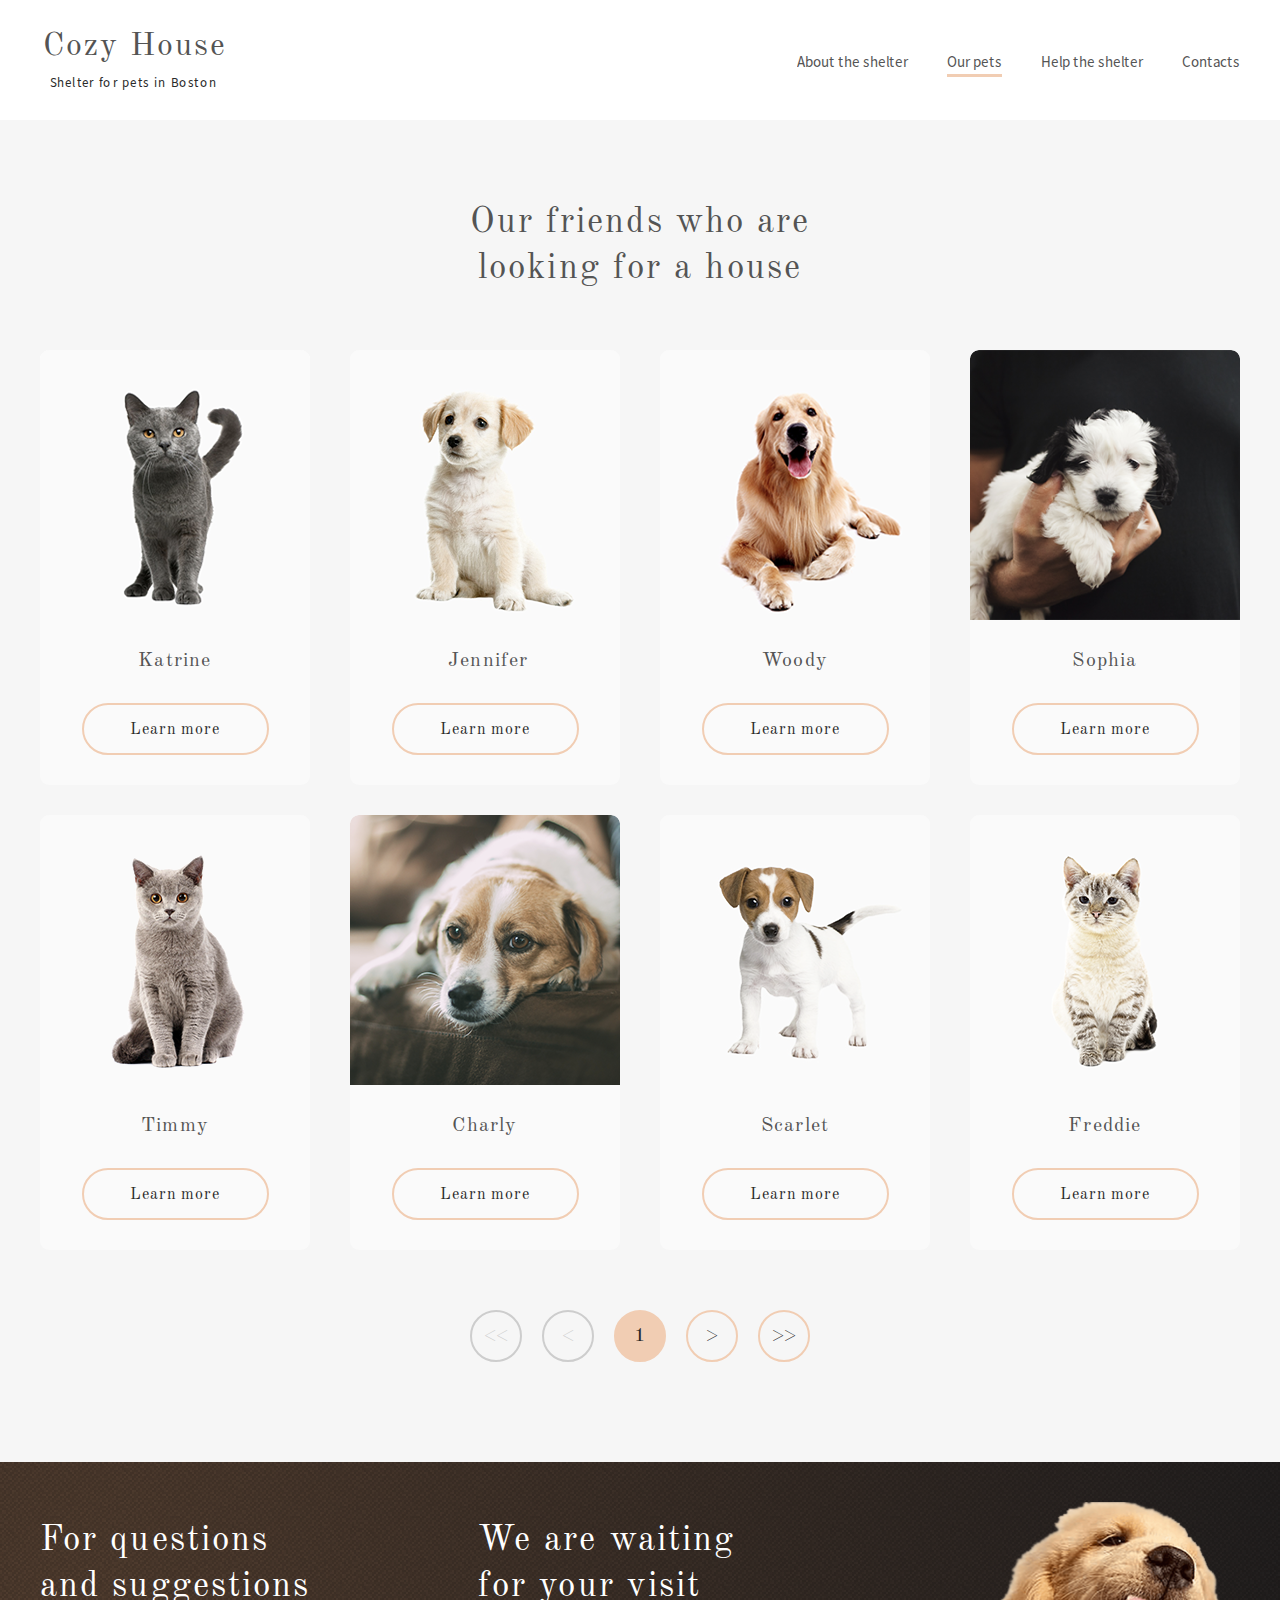
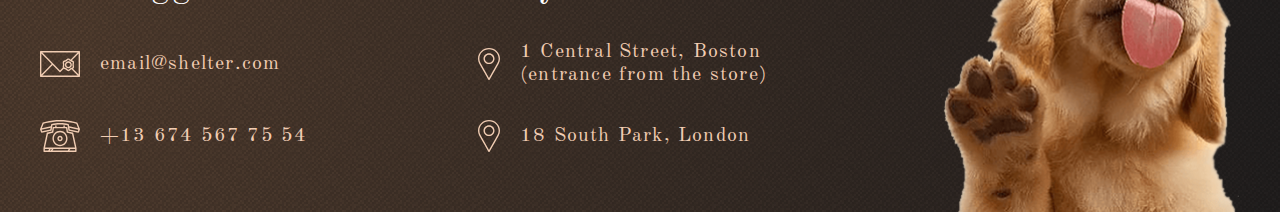
==== pages/pets/index.html @ add62331 "feat: add responsive design 320px <= width < 768px  for pets page" ====
<!DOCTYPE html>
<html lang="en">
<head>
    <meta charset="UTF-8">
    <meta http-equiv="X-UA-Compatible" content="IE=edge">
    <meta name="viewport" content="width=device-width, initial-scale=1.0">
    <title>Our pets</title>
    <link rel="stylesheet" type="text/css" href="../../assets/styles/reset.css">
    <link rel="stylesheet" type="text/css" href="../../assets/styles/normalize.css">
    <link rel="stylesheet" type="text/css" href="style.css">
</head>
<body>
    <section id="page-start" class="white-section">
        <div class="container_centered">
            <header>
                <a id="logo" href="../main/index.html">
                    <h1 id="logo-title">Cozy House</h1>
                    <h2 id="logo-subtitle">Shelter for pets in Boston</h2>
                </a>
                <div class="graphic drop-button">
                    <img src="../../assets/icons/drop_button-light.svg" alt="menu button" width="30" height="22">
                </div>
                <a id="logo-menu" href="#start-screen">
                    <h2 id="logo-title">Cozy House</h1>
                    <h3 id="logo-subtitle">Shelter for pets in Boston</h2>
                </a>
                <nav>
                    <ul>
                        <li><a href="../main/index.html">About the shelter</a></li>
                        <li><a class="active-link" href="">Our pets</a></li>
                        <li><a href="../main/index.html#help-screen">Help the shelter</a></li>
                        <li><a href="#contacts-screen">Contacts</a></li>
                    </ul>
                </nav>
            </header>
        </div>
    </section>
    <main>
        <section id="pets-screen" class="gray-section">
            <div class="container_centered">
                <h3>Our friends who are looking for a house</h3>
                <div id="cards-container">
                    <div id="katrine" class="card">
                        <div class="graphic">
                            <img src="../../assets/images/pets-katrine.png" alt="Cat Katrine" width="270" height="270">
                        </div>
                        <p>Katrine</p>
                        <a class="button button-light button-card" href="javascript:;">Learn more</a>
                    </div>
                    <div id="jennifer" class="card">
                        <div class="graphic">
                            <img src="../../assets/images/pets-jennifer.png" alt="Puppy Jennifer" width="270" height="270">
                        </div>
                        <p>Jennifer</p>
                        <a class="button button-light button-card" href="javascript:;">Learn more</a>
                    </div>
                    <div id="woody" class="card">
                        <div class="graphic">
                            <img src="../../assets/images/pets-woody.png" alt="Dog Woody" width="270" height="270">
                        </div>
                        <p>Woody</p>
                        <a class="button button-light button-card" href="javascript:;">Learn more</a>
                    </div>
                    <div id="sophia" class="card responsive-320-hidden">
                        <div class="graphic">
                            <img src="../../assets/images/pets-sophia.png" alt="Dog Sophia" width="270" height="270">
                        </div>
                        <p>Sophia</p>
                        <a class="button button-light button-card" href="javascript:;">Learn more</a>
                    </div>
                    <div id="timmy" class="card responsive-320-hidden">
                        <div class="graphic">
                            <img src="../../assets/images/pets-timmy.png" alt="Cat Timmy" width="270" height="270">
                        </div>
                        <p>Timmy</p>
                        <a class="button button-light button-card" href="javascript:;">Learn more</a>
                    </div>
                    <div id="charly" class="card responsive-320-hidden">
                        <div class="graphic">
                            <img src="../../assets/images/pets-charly.png" alt="Dog Charly" width="270" height="270">
                        </div>
                        <p>Charly</p>
                        <a class="button button-light button-card" href="javascript:;">Learn more</a>
                    </div>
                    <div id="scarlet" class="card responsive-768-hidden">
                        <div class="graphic">
                            <img src="../../assets/images/pets-scarlet.png" alt="Dog Scarlet" width="270" height="270">
                        </div>
                        <p>Scarlet</p>
                        <a class="button button-light button-card" href="javascript:;">Learn more</a>
                    </div>
                    <div id="freddie" class="card responsive-768-hidden">
                        <div class="graphic">
                            <img src="../../assets/images/pets-freddie.png" alt="Cat Freddie" width="270" height="270">
                        </div>
                        <p>Freddie</p>
                        <a class="button button-light button-card" href="javascript:;">Learn more</a>
                    </div>
                </div>
                <div id="pagination-container">
                    <button disabled data-disabled id="button-double-left" class="page-button">&lt;&lt;</button>
                    <button disabled data-disabled id="button-single-left" class="page-button">&lt;</button>
                    <button class="page-button page-button-number">1</button>
                    <button id="button-single-right" class="page-button">&gt;</button>
                    <button id="button-double-right" class="page-button">&gt;&gt;</button>
                </div>
            </div>
        </section>
    </main>
    <footer id="contacts-screen" class="dark-section">
        <div class="container_centered">
            <div class="footer-flex-grid">
                <div id="contacts" class="block-footer">
                    <h3>For questions and suggestions</h3>
                    <a id="email" class="block-footer-item" href="mailto:email@shelter.com">
                        <div class="graphic graphic-contacts">
                            <img src="../../assets/icons/icon-email.svg" alt="E-mail icon" width="40" height="32">
                        </div>
                        <h4>email@shelter.com</h4></a>
                    <a id="phone" class="block-footer-item" href="tel:+136745677554">
                        <div class="graphic graphic-contacts">
                            <img src="../../assets/icons/icon-phone.svg" alt="Phone icon" width="40" height="32">
                    </div>
                    <h4>+13 674 567 75 54</h4></a>
                </div>
                <div id="adress" class="block-footer">
                    <h3>We are waiting for your visit</h3>
                    <a id="boston" class="block-footer-item" href="https://goo.gl/maps/quNPnnwDSXRPuH5x9" target="_blank">
                        <div class="graphic graphic-location">
                            <img src="../../assets/icons/icon-marker.svg" alt="Marker icon" width="22" height="32">
                        </div>
                        <h4>1 Central Street, Boston (entrance from the store)</h4></a>
                    <a id="london" class="block-footer-item" href="https://goo.gl/maps/NoFwsD8NqHhmNLJz5" target="_blank">
                        <div class="graphic graphic-location">
                            <img src="../../assets/icons/icon-marker.svg" alt="Marker icon" width="22" height="32">
                        </div>
                        <h4>18 South Park, London </h4></a>
                </div>
            </div>
            <div id="img-puppy-bye" class="graphic">
                <img src="../../assets/images/footer-puppy.png" alt="Puppy bye" width="300" height="310">
            </div>
        </div>
    </footer>
</body>
</html>
---- pages/pets/style.css ----
/* old-standard-tt-regular - latin - analog font for 'Georgia' */
@font-face {
    font-family: 'Old Standard TT';
    font-style: normal;
    font-weight: 400;
    src: local(''),
         url('../../assets/fonts/old-standard-tt-v18-latin-regular.woff2') format('woff2'), /* Chrome 26+, Opera 23+, Firefox 39+ */
         url('../../assets/fonts/old-standard-tt-v18-latin-regular.woff') format('woff'); /* Chrome 6+, Firefox 3.6+, IE 9+, Safari 5.1+ */
}

/* source-sans-pro-regular - latin - analog font for 'Arial' */
@font-face {
    font-family: 'Source Sans Pro';
    font-style: normal;
    font-weight: 400;
    src: local(''),
         url('../../assets/fonts/source-sans-pro-v21-latin-regular.woff2') format('woff2'), /* Chrome 26+, Opera 23+, Firefox 39+ */
         url('../../assets/fonts/source-sans-pro-v21-latin-regular.woff') format('woff'); /* Chrome 6+, Firefox 3.6+, IE 9+, Safari 5.1+ */
}

/* source-sans-pro-italic - latin */
@font-face {
    font-family: 'Source Sans Pro';
    font-style: italic;
    font-weight: 400;
    src: local(''),
         url('../../assets/fonts/source-sans-pro-v21-latin-italic.woff2') format('woff2'), /* Chrome 26+, Opera 23+, Firefox 39+ */
         url('../../assets/fonts/source-sans-pro-v21-latin-italic.woff') format('woff'); /* Chrome 6+, Firefox 3.6+, IE 9+, Safari 5.1+ */
}

/* border-box model for all elements */

html {
    box-sizing: border-box;
}

*, *::before, *::after {
    box-sizing: inherit;
}

body {
    width: 100%;
}

.container_centered {
    width: 1280px;
    height: inherit;
    margin: 0 auto;
    display: flex;
    flex-direction: column;
    justify-content: center;
}

section, footer {
    min-width: 1280px;
}
.dark-section {
    background: url("../../assets/images/gradient-noise.png"), radial-gradient(110.67% 538.64% at 5.73% 50%, #513D2F 0%, #1A1A1C 100%, #211F20);
}

.white-section {
    background: #FFFFFF;

}

.gray-section {
    background: #F6F6F6;
}

img {
    width: 100%;
    height: auto;
    padding: 0;
    margin: 0;
}

#page-start {
    height: 120px;
}

header {
    width: 1200px;
    height: 60px;
    margin: 0 40px 0 40px;
    display: flex;
    align-items: center;
    justify-content: space-between;
}

#logo {
    width: 184px;
    height: 60px;
}

#logo-menu {
    display: none;
}

h1 {
    width: 190px;
    height: 35px;
    font-family: 'Old Standard TT', serif;
    font-style: normal;
    font-weight: 400;
    font-size: 32px;
    line-height: 110%;
    letter-spacing: 0.06em;
    color: #545454;
    display: block;
    margin:0
}

h2 {
    font-family: 'Old Standard TT', serif;
    font-style: normal;
    font-weight: 400;
    font-size: 44px;
    line-height: 130%;
}

h3 {
    font-family: 'Old Standard TT', serif;
    font-style: normal;
    font-weight: 400;
    font-size: 35px;
    line-height: 130%;
    letter-spacing: 0.06em;
}

h4 {
    font-family: 'Old Standard TT', serif;
    font-style: normal;
    font-weight: 400;
    font-size: 20px;
    line-height: 115%;
    letter-spacing: 0.06em;
}

.button {
    transition-duration: 0.4s;
}

.drop-button {
    width: 30px;
    height: 22px;
    display: none;
}

#logo h2 {
    width: 179px;
    height: 15px;
    font-family: 'Source Sans Pro', sans-serif;
    font-style: normal;
    font-weight: 400;
    font-size: 13px;
    line-height: 15px;
    letter-spacing: 0.1em;
    color: #292929;
    display: block;
    margin: 10px 0 0 4px;
}

nav {
    width: 443px;
    height: 27px;
    padding: 0;
    align-items: center;
}

ul {
    padding: 0;
    margin: 0;
    list-style-type: none;
    overflow: hidden;
    display: flex;
    justify-content: space-between;
    align-items: center;
}

header li {
    display: flex;
    align-items: center;
}

header a {
    text-decoration: none;
    text-align: center;
    display: block;
    font-family: 'Source Sans Pro', sans-serif;
    font-style: normal;
    font-weight: 400;
    font-size: 15px;
    line-height: 160%;
    color: #545454;
}

nav a:hover {
    color: #292929;
}

nav a:active {
    padding-top: 3px;
    border-bottom: 3px solid #F1CDB3;
}

.active-link {
    padding-top: 3px;
    border-bottom: 3px solid #F1CDB3;
    color: #545454;
}

#pets-screen {
    min-height: 1342px;
}

#pets-screen .container_centered {
    padding: 80px 40px 100px 40px;
    align-items: center;
    justify-content: normal;
}
#pets-screen h3{
    width: 400px;
    height: 90px;
    text-align: center;
    color: #545454;
}

#cards-container {
    width: 100%;
    height: 930px;
    margin: 45px 0;
    padding: 15px 0;
    display: flex;
    flex-wrap: wrap;
    justify-content: space-between;
    align-content: space-between;
}

.card {
    width: 270px;
    height: 435px;
    background: #FAFAFA;
    border-radius: 9px;
}

.card:hover {
    background: #FFFFFF;
    cursor: pointer;
}

.card:hover .button-light {
    background: #FDDCC4;
    border-color: #00000000;
}

.card p {
    width: 74px;
    height: 23px;
    margin: 30px auto;
    font-family: 'Old Standard TT', serif;
    font-style: normal;
    font-weight: 400;
    font-size: 20px;
    line-height: 23px;
    text-align: center;
    letter-spacing: 0.06em;
    color: #545454;
}

.button-card {
    display: flex;
    flex-direction: column;
    align-items: center;
    padding: 15px 35px;
    margin: 0 auto;
    width: 187px;
    height: 52px;
    border: 2px solid #F1CDB3;
    border-radius: 100px;
    font-family: 'Old Standard TT', serif;
    font-style: normal;
    font-weight: 400;
    font-size: 16px;
    line-height: 130%;
    letter-spacing: 0.06em;
    color: #292929;
    text-decoration: none;
}

.card img {
    border-radius: 9px 9px 0px 0px;
    display: block;
}

#pagination-container {
    width: 340px;
    height: 52px;
    display: flex;
    justify-content: space-between;
}

.page-button {
    display: flex;
    flex-direction: column;
    justify-content: center;
    align-items: center;
    width: 52px;
    height: 52px;
    padding: 0;
    background-color: #F6F6F6;
    border: 2px solid #F1CDB3;
    border-radius: 100px;
    text-align: center;
    font-family: 'Old Standard TT', serif;
    font-style: normal;
    font-weight: 400;
    font-size: 13px;
    line-height: 115%;
    color: #292929;
}

.page-button:disabled {
    border: 2px solid #CDCDCD;
    color: #CDCDCD;
}
.page-button:hover:not(:disabled, .page-button-number) {
    cursor: pointer;
    background-color: #FDDCC4;
    border: 2px solid #FDDCC4;
}

.page-button-number {
    font-size: 20px;
    background-color: #F1CDB3;
    border: 2px solid #F1CDB3;
}

.page-button:active:not(:disabled) {
    background-color: #F1CDB3;
    border: 2px solid #F1CDB3;
}

footer {
    min-height: 350px;
}

footer .container_centered {
    padding: 40px 40px 0 40px;
    display: flex;
    flex-direction: row;
    justify-content: space-between;
}

.footer-flex-grid {
    width: 740px;
    display: flex;
    justify-content: space-between;
}

.block-footer {
    height: 234px;
    margin-top: 16px;
    display: flex;
    flex-direction: column;
    justify-content: space-between;
}

.block-footer h3 {
    height: 90px;
    color: #FFFFFF;
}

.block-footer a {
    text-decoration: none;
}

#contacts {
    width: 278px;
}

.graphic-contacts {
    width: 40px;
    height: 32px;
}

#adress {
    width: 302px;
}

.graphic-location, .graphic-location img {
    width: 22px;
    height: 32px;
    display: inline-flex
}

.block-footer h3 {
    height: 90px;
    color: #FFFFFF;
}

.block-footer h4 {
    margin-left: 20px;
    color: #F1CDB3;
}

.block-footer-item {
    height: 32px;
    display: flex;
    align-items: center;
}

#adress h3 {
    width: 270px;
}

#boston {
    height: 46px;
}

#img-puppy-bye {
    width: 300px;
    height: 310px;
}

@media (min-width: 768px) and (max-width: 1279px) {

    .container_centered {
        width: 100%;
        height: 100%;
        margin: 0 auto;
    }

    section, footer {
        min-width: 768px;
    }

    .responsive-768-hidden {
        display: none;
    }

    header {
        width: 100%;
        height: 150px;
        margin: 0;
        padding: 30px;
    }

    #pets-screen {
        height: calc(1733vw*100/768);
        min-height: 1733px;
        max-height: 1850px;
    }

    #pets-screen .container_centered {
        padding: 80px 64px 76px 64px;
    }

    #cards-container {
        width: calc(580vw*100/768);
        max-width: 660px;
        height: 100%;
        margin: 30px 0 40px 0;
        padding: 0;
        display: flex;
        flex-wrap: wrap;
        justify-content: space-between;
        align-content: space-between;
    }

    footer {
        height: calc(30vw*100/768 + 234px + 65px + 310vw*100/768 ); /*padding + text content + margin + image*/
        max-height: 700px;
    }

    footer .container_centered {
        padding: 30px calc(64vw*100/768) 0 calc(64vw*100/768);
        flex-direction: column;
        align-items: center;
    }

    .footer-flex-grid {
        width: calc(640vw*100/768);
    }

    .block-footer {
        margin: 0;
    }

    #adress {
        width: 290px;
    }

    #img-puppy-bye {
        width: calc(300vw*100/768);
        height: calc(310vw*100/768);
        max-width: 351px;
        max-height: 363px;
        margin-top: 65px;
    }

}

@media (max-width: 767px) {

    .container_centered {
        width: 100%;
        height: 100%;
        margin: 0 auto;
    }

    h3 {
        font-size: calc(25vw*100/320);
    }

    nav {
        display: none;
    }

    .drop-button {
        display: block;
    }

    section, footer {
        min-width: 320px;
    }

    header {
        width: 100%;
        height: 150px;
        margin: 0;
        padding: 30px 50px 30px 10px;
    }

    #pets-screen {
        min-height: 1649px;
    }

    #pets-screen .container_centered {
        padding: calc(42vw*100/320) calc(10vw*100/320);
    }

    #pets-screen h3 {
        width: calc(300vw*100/320);
        height: calc(64vw*100/320);
    }

    #cards-container {
        width: 270px;
        height: 1365px;
        margin: 42px 0;
        padding: 0;
    }

    .responsive-768-hidden, .responsive-320-hidden {
        display: none;
    }

    #pagination-container {
        width: 300px;
    }

    footer {
        min-height: 809px;
    }

    footer .container_centered {
        padding: calc(30vw*100/320) calc(10vw*100/320) 0 calc(10vw*100/320);
        flex-direction: column;
        align-items: center;
    }

    .footer-flex-grid {
        width: calc(300vw*100/320);
        flex-direction: column;
        align-items: center;
    }

    .block-footer {
        height: auto;
        margin: 0;
        align-items: center;
    }

    .block-footer h3 {
        height: auto;
        text-align: center;
    }

    .block-footer h4 {
        font-size: calc(20vw*100/320);
        margin-left: calc(19.87vw*100/320);
    }

    .block-footer-item {
        width: 100%;
        margin-top: 40px;
        justify-content: center;
    }

    #contacts {
        width: calc(278vw*100/320);
        min-height: calc(64vw*100/320 + 40vw*100/320 + 32vw*100/320 + 40vw*100/320); /*h3 + margin + h4 + margin + h4*/
    }

    .graphic-contacts {
        width: calc(40vw*100/320);
        height: calc(32vw*100/320);
    }

    #adress {
        width: calc(290vw*100/320);
        min-height: calc(64vw*100/320 + 40vw*100/320 + 46vw*100/320 + 32vw*100/320); /*h3 + margin + h4 + margin + h4*/
        margin-top: calc(40vw*100/320);
    }

    #adress h3 {
        width: calc(270vw*100/320);
        height: calc(64vw*100/320);
    }

    #adress .block-footer-item {
        justify-content: flex-start;
    }

    .graphic-location, .graphic-location img {
        width: calc(22vw*100/320);
        height: calc(32vw*100/320);
    }

    #img-puppy-bye {
        width: calc(260vw*100/320);
        height: calc(269vw*100/320);
        max-width: 345px;
        max-height: 356px;
        margin-top: calc(40vw*100/320);
    }

}

    @media (max-width: 319px) {
        #pets-screen {
            min-height: calc(1649vw*100/320);
        }

        footer {
            min-height: calc(809vw*100/320);
        }

        #pets-screen h3 {
            width: 300px;
            height: 64px;
            font-size: 25px;
        }

        .block-footer-item {
            margin-top: calc(40vw*100/320);
        }
    }
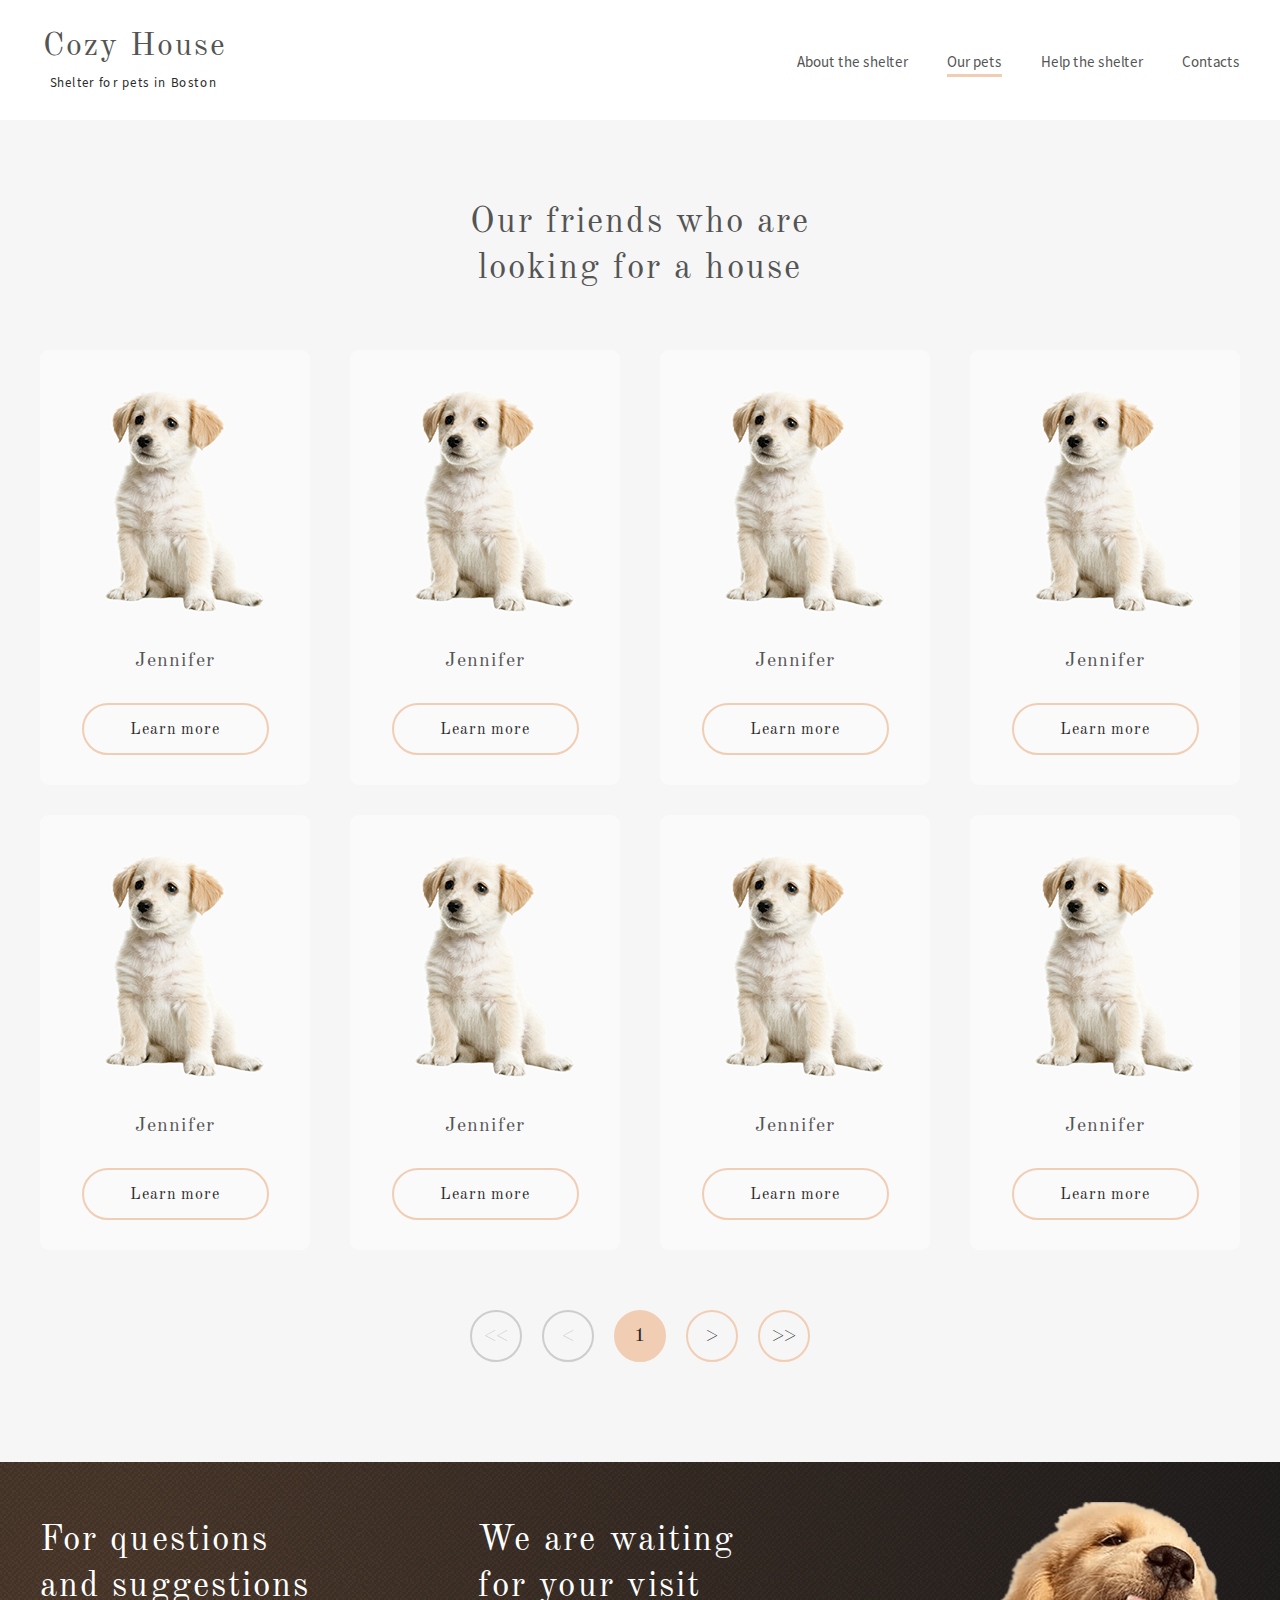
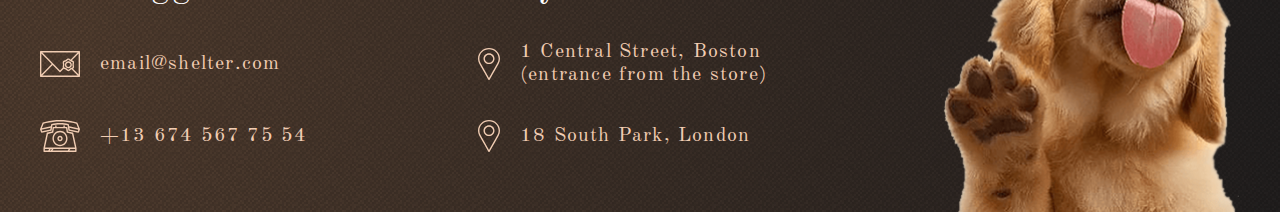
==== commit 06de11a6: "feat: add burger menu and popup window features for pets page" ====
--- a/pages/pets/index.html
+++ b/pages/pets/index.html
@@ -18,7 +18,7 @@
                     <h2 id="logo-subtitle">Shelter for pets in Boston</h2>
                 </a>
                 <div class="graphic drop-button">
-                    <img src="../../assets/icons/drop_button-light.svg" alt="menu button" width="30" height="22">
+                    <img src="../../assets/icons/drop_button-light.svg" class="img-drop-button" alt="menu button" width="30" height="22">
                 </div>
                 <a id="logo-menu" href="#start-screen">
                     <h2 id="logo-title">Cozy House</h1>
@@ -40,61 +40,61 @@
             <div class="container_centered">
                 <h3>Our friends who are looking for a house</h3>
                 <div id="cards-container">
-                    <div id="katrine" class="card">
+                    <div class="card open-popup">
                         <div class="graphic">
-                            <img src="../../assets/images/pets-katrine.png" alt="Cat Katrine" width="270" height="270">
+                            <img src="../../assets/images/jennifer.png" class="open-popup" alt="Dog Name" width="270" height="270">
                         </div>
-                        <p>Katrine</p>
-                        <a class="button button-light button-card" href="javascript:;">Learn more</a>
+                        <p class="open-popup">Jennifer</p>
+                        <div class="button button-light button-card open-popup">Learn more</div>
                     </div>
-                    <div id="jennifer" class="card">
+                    <div class="card open-popup">
                         <div class="graphic">
-                            <img src="../../assets/images/pets-jennifer.png" alt="Puppy Jennifer" width="270" height="270">
+                            <img src="../../assets/images/jennifer.png" class="open-popup" alt="Dog Name" width="270" height="270">
                         </div>
-                        <p>Jennifer</p>
-                        <a class="button button-light button-card" href="javascript:;">Learn more</a>
+                        <p class="open-popup">Jennifer</p>
+                        <div class="button button-light button-card open-popup">Learn more</div>
                     </div>
-                    <div id="woody" class="card">
+                    <div class="card open-popup">
                         <div class="graphic">
-                            <img src="../../assets/images/pets-woody.png" alt="Dog Woody" width="270" height="270">
+                            <img src="../../assets/images/jennifer.png" class="open-popup" alt="Dog Name" width="270" height="270">
                         </div>
-                        <p>Woody</p>
-                        <a class="button button-light button-card" href="javascript:;">Learn more</a>
+                        <p class="open-popup">Jennifer</p>
+                        <div class="button button-light button-card open-popup">Learn more</div>
                     </div>
-                    <div id="sophia" class="card responsive-320-hidden">
+                    <div class="card open-popup responsive-320-hidden">
                         <div class="graphic">
-                            <img src="../../assets/images/pets-sophia.png" alt="Dog Sophia" width="270" height="270">
+                            <img src="../../assets/images/jennifer.png" class="open-popup" alt="Dog Name" width="270" height="270">
                         </div>
-                        <p>Sophia</p>
-                        <a class="button button-light button-card" href="javascript:;">Learn more</a>
+                        <p class="open-popup">Jennifer</p>
+                        <div class="button button-light button-card open-popup">Learn more</div>
                     </div>
-                    <div id="timmy" class="card responsive-320-hidden">
+                    <div class="card open-popup responsive-320-hidden">
                         <div class="graphic">
-                            <img src="../../assets/images/pets-timmy.png" alt="Cat Timmy" width="270" height="270">
+                            <img src="../../assets/images/jennifer.png" class="open-popup" alt="Dog Name" width="270" height="270">
                         </div>
-                        <p>Timmy</p>
-                        <a class="button button-light button-card" href="javascript:;">Learn more</a>
+                        <p class="open-popup">Jennifer</p>
+                        <div class="button button-light button-card open-popup">Learn more</div>
                     </div>
-                    <div id="charly" class="card responsive-320-hidden">
+                    <div class="card open-popup responsive-320-hidden">
                         <div class="graphic">
-                            <img src="../../assets/images/pets-charly.png" alt="Dog Charly" width="270" height="270">
+                            <img src="../../assets/images/jennifer.png" class="open-popup" alt="Dog Name" width="270" height="270">
                         </div>
-                        <p>Charly</p>
-                        <a class="button button-light button-card" href="javascript:;">Learn more</a>
+                        <p class="open-popup">Jennifer</p>
+                        <div class="button button-light button-card open-popup">Learn more</div>
                     </div>
-                    <div id="scarlet" class="card responsive-768-hidden">
+                    <div class="card open-popup responsive-768-hidden">
                         <div class="graphic">
-                            <img src="../../assets/images/pets-scarlet.png" alt="Dog Scarlet" width="270" height="270">
+                            <img src="../../assets/images/jennifer.png" class="open-popup" alt="Dog Name" width="270" height="270">
                         </div>
-                        <p>Scarlet</p>
-                        <a class="button button-light button-card" href="javascript:;">Learn more</a>
+                        <p class="open-popup">Jennifer</p>
+                        <div class="button button-light button-card open-popup">Learn more</div>
                     </div>
-                    <div id="freddie" class="card responsive-768-hidden">
+                    <div class="card open-popup responsive-768-hidden">
                         <div class="graphic">
-                            <img src="../../assets/images/pets-freddie.png" alt="Cat Freddie" width="270" height="270">
+                            <img src="../../assets/images/jennifer.png" class="open-popup" alt="Dog Name" width="270" height="270">
                         </div>
-                        <p>Freddie</p>
-                        <a class="button button-light button-card" href="javascript:;">Learn more</a>
+                        <p class="open-popup">Jennifer</p>
+                        <div class="button button-light button-card open-popup">Learn more</div>
                     </div>
                 </div>
                 <div id="pagination-container">
@@ -142,5 +142,6 @@
             </div>
         </div>
     </footer>
+    <script src="script.js" type="module"></script>
 </body>
 </html>--- a/pages/pets/style.css
+++ b/pages/pets/style.css
@@ -40,6 +40,8 @@
 
 body {
     width: 100%;
+    display: flex;
+    flex-direction: column;
 }
 
 .container_centered {
@@ -76,6 +78,9 @@
 
 #page-start {
     height: 120px;
+    position:-webkit-sticky;
+    position:sticky;
+    top: 0;
 }
 
 header {
@@ -87,41 +92,40 @@
     justify-content: space-between;
 }
 
-#logo {
+#logo, #logo-menu {
     width: 184px;
     height: 60px;
 }
 
 #logo-menu {
-    display: none;
-}
-
-h1 {
+    visibility: hidden;
+    position: fixed;
+    top: 30px;
+    right: -184px;
+    z-index: 10;
+    transition: all 0.5s ease-out;
+}
+
+h1, #logo-menu h2 {
     width: 190px;
     height: 35px;
+    margin:0;
     font-family: 'Old Standard TT', serif;
-    font-style: normal;
-    font-weight: 400;
     font-size: 32px;
     line-height: 110%;
     letter-spacing: 0.06em;
     color: #545454;
     display: block;
-    margin:0
 }
 
 h2 {
     font-family: 'Old Standard TT', serif;
-    font-style: normal;
-    font-weight: 400;
     font-size: 44px;
     line-height: 130%;
 }
 
 h3 {
     font-family: 'Old Standard TT', serif;
-    font-style: normal;
-    font-weight: 400;
     font-size: 35px;
     line-height: 130%;
     letter-spacing: 0.06em;
@@ -129,8 +133,6 @@
 
 h4 {
     font-family: 'Old Standard TT', serif;
-    font-style: normal;
-    font-weight: 400;
     font-size: 20px;
     line-height: 115%;
     letter-spacing: 0.06em;
@@ -140,18 +142,10 @@
     transition-duration: 0.4s;
 }
 
-.drop-button {
-    width: 30px;
-    height: 22px;
-    display: none;
-}
-
-#logo h2 {
+#logo h2, #logo-menu h3 {
     width: 179px;
     height: 15px;
     font-family: 'Source Sans Pro', sans-serif;
-    font-style: normal;
-    font-weight: 400;
     font-size: 13px;
     line-height: 15px;
     letter-spacing: 0.1em;
@@ -160,6 +154,13 @@
     margin: 10px 0 0 4px;
 }
 
+.drop-button {
+    width: 30px;
+    height: 22px;
+    display: none;
+    z-index: 10;
+}
+
 nav {
     width: 443px;
     height: 27px;
@@ -187,8 +188,6 @@
     text-align: center;
     display: block;
     font-family: 'Source Sans Pro', sans-serif;
-    font-style: normal;
-    font-weight: 400;
     font-size: 15px;
     line-height: 160%;
     color: #545454;
@@ -254,12 +253,9 @@
 }
 
 .card p {
-    width: 74px;
     height: 23px;
     margin: 30px auto;
     font-family: 'Old Standard TT', serif;
-    font-style: normal;
-    font-weight: 400;
     font-size: 20px;
     line-height: 23px;
     text-align: center;
@@ -278,8 +274,6 @@
     border: 2px solid #F1CDB3;
     border-radius: 100px;
     font-family: 'Old Standard TT', serif;
-    font-style: normal;
-    font-weight: 400;
     font-size: 16px;
     line-height: 130%;
     letter-spacing: 0.06em;
@@ -312,8 +306,6 @@
     border-radius: 100px;
     text-align: center;
     font-family: 'Old Standard TT', serif;
-    font-style: normal;
-    font-weight: 400;
     font-size: 13px;
     line-height: 115%;
     color: #292929;
@@ -340,6 +332,110 @@
     border: 2px solid #F1CDB3;
 }
 
+.popup-window {
+    position: fixed;
+    top: 0;
+    left: 0;
+    width: 100vw;
+    height: 100vh;
+    background: rgba(41, 41, 41, 0.6);
+    z-index: 8;
+    display: flex;
+    justify-content: center;
+    align-items: center;
+}
+
+.popup-window:hover {
+    cursor: pointer;
+}
+
+.popup-window *:hover {
+    cursor:auto;
+}
+
+.popup-window .popup-button:hover, .popup-window .popup-button img:hover {
+    cursor: pointer;
+}
+
+.popup-content {
+    width: 900px;
+    height: 500px;
+    background: #FAFAFA;
+    border-radius: 9px;
+    display: flex;
+    overflow: hidden;
+}
+
+.popup-content:hover {
+    box-shadow: 0px 2px 35px 14px rgba(13, 13, 13, 0.04);
+}
+
+.popup-image {
+    width: 500px;
+    height: 500px;
+    border-radius: 9px 0px 0px 9px;
+}
+
+.popup-image img {
+    border-radius: inherit;
+}
+
+.popup-text {
+    width: 351px;
+    height: 362px;
+    margin: 50px 20px 88px 29px;
+    display: flex;
+    flex-direction: column;
+    justify-content: flex-start;
+}
+
+.popup-pet-properties {
+    height: 102px;
+    display: flex;
+    padding-left: 15px;
+    flex-direction: column;
+    align-items: flex-start;
+    list-style: outside;
+    font-size: 15px;
+    line-height: 110%;
+    letter-spacing: 0.06em;
+    overflow:visible;
+}
+
+.popup-pet-properties li::marker {
+    color: #F1CDB3;
+    font-size: 10px;
+  }
+
+.popup-text h3 {
+    margin-bottom: 10px;
+}
+
+.popup-text h5 {
+    margin: 40px 0;
+    font-size: 15px;
+    line-height: 110%;
+    letter-spacing: 0.06em;
+}
+
+.popup-button {
+    width: 52px;
+    height: 52px;
+    position: fixed;
+    left: calc(50vw + (900px/2 - 10px));
+    bottom: calc(50vh + 250px);
+    border: 2px solid #F1CDB3;
+    border-radius: 100px;
+    display: flex;
+    flex-direction: column;
+    justify-content: center;
+    align-items: center;
+}
+
+.popup-button img {
+    width: 12px;
+}
+
 footer {
     min-height: 350px;
 }
@@ -421,6 +517,8 @@
     width: 300px;
     height: 310px;
 }
+
+/* --- RESPONSIVE LAYOUTS --- */
 
 @media (min-width: 768px) and (max-width: 1279px) {
 
@@ -467,6 +565,36 @@
         align-content: space-between;
     }
 
+    .popup-text {
+        width: 260px;
+        height: 303px;
+        margin: 10px 9px 37px 11px;
+    }
+
+    .popup-content {
+        width: 630px;
+        height: 350px;
+    }
+
+    .popup-image {
+        width: 350px;
+        height: 350px;
+    }
+
+    .popup-text h5 {
+        margin: 20px 0;
+        font-size: 13px;
+    }
+
+    .popup-pet-properties {
+        height: 87px;
+    }
+
+    .popup-button {
+        left: calc(50vw + (630px/2 - 9px));
+        bottom: calc(50vh + 175px);
+    }
+
     footer {
         height: calc(30vw*100/768 + 234px + 65px + 310vw*100/768 ); /*padding + text content + margin + image*/
         max-height: 700px;
@@ -502,6 +630,10 @@
 
 @media (max-width: 767px) {
 
+    body.opened-menu {
+        overflow-y: hidden;
+    }
+
     .container_centered {
         width: 100%;
         height: 100%;
@@ -512,13 +644,81 @@
         font-size: calc(25vw*100/320);
     }
 
+    #logo-menu h2 {
+        color: #F1CDB3;
+    }
+
+    #logo-menu h3 {
+        color: #FFFFFF;
+    }
+
+    #logo-menu.opened-menu {
+        visibility: visible;
+        right: 126px;
+    }
+
     nav {
-        display: none;
+        width: 320px;
+        height: 100%;
+        display: flex;
+        justify-content: center;
+        align-items: center;
+        background-color: #292929;
+        position: fixed;
+        top:0;
+        right: -320px;
+        transition: all 0.5s ease-out;
+        visibility: hidden;
+        z-index: 9;
+    }
+
+    nav.opened-menu {
+        visibility:visible;
+        right: 0;
+    }
+
+    nav::before {
+        content: '';
+        width: calc(100vw - 320px);
+        height: 100%;
+        position: fixed;
+        top:0;
+        left:0;
+        background: rgba(41, 41, 41, 0);
+        transition: all 0.5s ease-in;
+    }
+
+    nav.opened-menu::before {
+        background: rgba(41, 41, 41, 0.6);
+    }
+
+    nav ul {
+        flex-direction: column;
+        width: 243px;
+        height: 327px;
+    }
+
+    .active-link {
+        padding-top: 3px;
+        border-bottom: 3px solid #F1CDB3;
+        color: #FAFAFA;
+    }
+
+    header a {
+        font-size: 32px;
+        line-height: 160%;
+        color: #CDCDCD;
     }
 
     .drop-button {
         display: block;
-    }
+        transition-duration: 0.5s;
+    }
+
+    .drop-button.opened-menu {
+        transform: rotate(90deg);
+    }
+
 
     section, footer {
         min-width: 320px;
@@ -557,6 +757,46 @@
 
     #pagination-container {
         width: 300px;
+    }
+
+    .popup-content {
+        width: 240px;
+        height: auto;
+        min-height: 321px;
+    }
+
+    .popup-text {
+        width: 220px;
+        height: auto;
+        min-height: 321px;
+        margin: 10px;
+        text-align: center;
+    }
+
+    .popup-image {
+        display: none;
+    }
+
+    .popup-text h3 {
+        font-size: 35px;
+    }
+
+    .popup-text h5 {
+        margin: 20px 0;
+        font-size: 13px;
+        text-align: justify;
+    }
+
+    .popup-pet-properties {
+        height: auto;
+        min-height: 87px;
+        text-align: left;
+    }
+
+    .popup-button {
+
+        left: calc(50vw + (240px/2 - 22px));
+        bottom: calc(50vh + 341px/2);
     }
 
     footer {
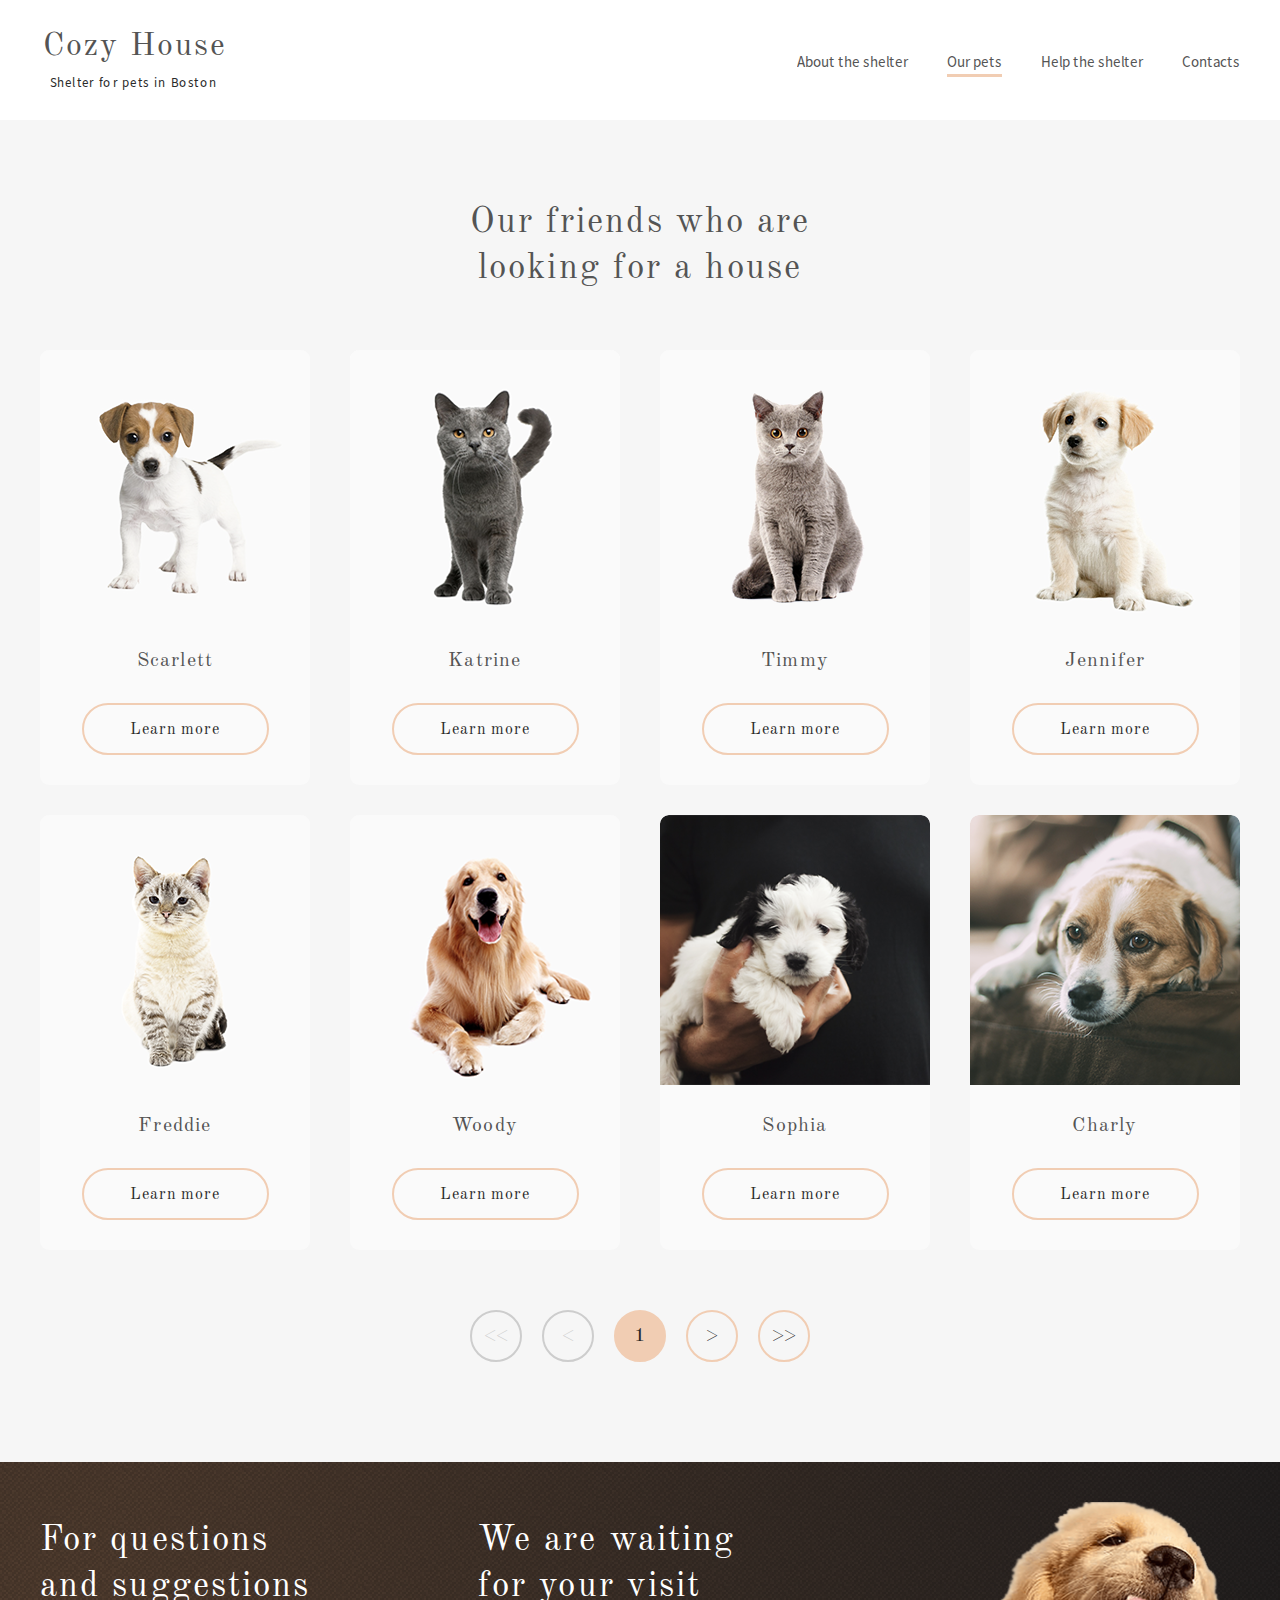
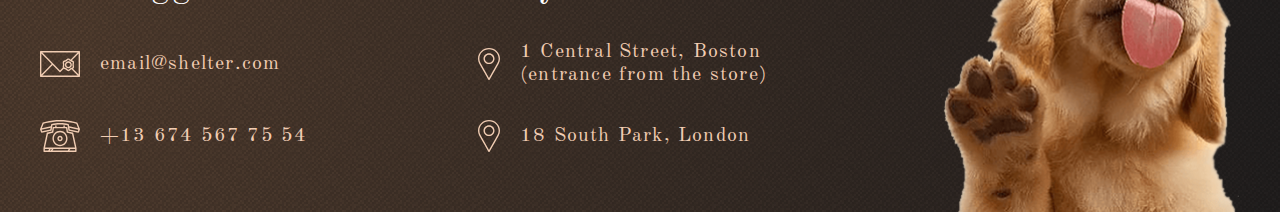
==== commit a0b4eb6b: "feat: add page changing features for pets page" ====
--- a/pages/pets/index.html
+++ b/pages/pets/index.html
@@ -5,6 +5,7 @@
     <meta http-equiv="X-UA-Compatible" content="IE=edge">
     <meta name="viewport" content="width=device-width, initial-scale=1.0">
     <title>Our pets</title>
+    <link rel="shortcut icon" type="image/x-icon" href="../../assets/icons/favicon.ico">
     <link rel="stylesheet" type="text/css" href="../../assets/styles/reset.css">
     <link rel="stylesheet" type="text/css" href="../../assets/styles/normalize.css">
     <link rel="stylesheet" type="text/css" href="style.css">
@@ -39,70 +40,12 @@
         <section id="pets-screen" class="gray-section">
             <div class="container_centered">
                 <h3>Our friends who are looking for a house</h3>
-                <div id="cards-container">
-                    <div class="card open-popup">
-                        <div class="graphic">
-                            <img src="../../assets/images/jennifer.png" class="open-popup" alt="Dog Name" width="270" height="270">
-                        </div>
-                        <p class="open-popup">Jennifer</p>
-                        <div class="button button-light button-card open-popup">Learn more</div>
-                    </div>
-                    <div class="card open-popup">
-                        <div class="graphic">
-                            <img src="../../assets/images/jennifer.png" class="open-popup" alt="Dog Name" width="270" height="270">
-                        </div>
-                        <p class="open-popup">Jennifer</p>
-                        <div class="button button-light button-card open-popup">Learn more</div>
-                    </div>
-                    <div class="card open-popup">
-                        <div class="graphic">
-                            <img src="../../assets/images/jennifer.png" class="open-popup" alt="Dog Name" width="270" height="270">
-                        </div>
-                        <p class="open-popup">Jennifer</p>
-                        <div class="button button-light button-card open-popup">Learn more</div>
-                    </div>
-                    <div class="card open-popup responsive-320-hidden">
-                        <div class="graphic">
-                            <img src="../../assets/images/jennifer.png" class="open-popup" alt="Dog Name" width="270" height="270">
-                        </div>
-                        <p class="open-popup">Jennifer</p>
-                        <div class="button button-light button-card open-popup">Learn more</div>
-                    </div>
-                    <div class="card open-popup responsive-320-hidden">
-                        <div class="graphic">
-                            <img src="../../assets/images/jennifer.png" class="open-popup" alt="Dog Name" width="270" height="270">
-                        </div>
-                        <p class="open-popup">Jennifer</p>
-                        <div class="button button-light button-card open-popup">Learn more</div>
-                    </div>
-                    <div class="card open-popup responsive-320-hidden">
-                        <div class="graphic">
-                            <img src="../../assets/images/jennifer.png" class="open-popup" alt="Dog Name" width="270" height="270">
-                        </div>
-                        <p class="open-popup">Jennifer</p>
-                        <div class="button button-light button-card open-popup">Learn more</div>
-                    </div>
-                    <div class="card open-popup responsive-768-hidden">
-                        <div class="graphic">
-                            <img src="../../assets/images/jennifer.png" class="open-popup" alt="Dog Name" width="270" height="270">
-                        </div>
-                        <p class="open-popup">Jennifer</p>
-                        <div class="button button-light button-card open-popup">Learn more</div>
-                    </div>
-                    <div class="card open-popup responsive-768-hidden">
-                        <div class="graphic">
-                            <img src="../../assets/images/jennifer.png" class="open-popup" alt="Dog Name" width="270" height="270">
-                        </div>
-                        <p class="open-popup">Jennifer</p>
-                        <div class="button button-light button-card open-popup">Learn more</div>
-                    </div>
-                </div>
                 <div id="pagination-container">
-                    <button disabled data-disabled id="button-double-left" class="page-button">&lt;&lt;</button>
-                    <button disabled data-disabled id="button-single-left" class="page-button">&lt;</button>
-                    <button class="page-button page-button-number">1</button>
-                    <button id="button-single-right" class="page-button">&gt;</button>
-                    <button id="button-double-right" class="page-button">&gt;&gt;</button>
+                    <button class="page-button button-double button-left">&lt;&lt;</button>
+                    <button class="page-button button-single button-left">&lt;</button>
+                    <button class="page-button page-number">1</button>
+                    <button class="page-button button-single button-right">&gt;</button>
+                    <button class="page-button button-double button-right">&gt;&gt;</button>
                 </div>
             </div>
         </section>
--- a/pages/pets/style.css
+++ b/pages/pets/style.css
@@ -224,7 +224,7 @@
     color: #545454;
 }
 
-#cards-container {
+.cards-container {
     width: 100%;
     height: 930px;
     margin: 45px 0;
@@ -315,13 +315,13 @@
     border: 2px solid #CDCDCD;
     color: #CDCDCD;
 }
-.page-button:hover:not(:disabled, .page-button-number) {
+.page-button:hover:not(:disabled, .page-number) {
     cursor: pointer;
     background-color: #FDDCC4;
     border: 2px solid #FDDCC4;
 }
 
-.page-button-number {
+.page-number {
     font-size: 20px;
     background-color: #F1CDB3;
     border: 2px solid #F1CDB3;
@@ -553,7 +553,7 @@
         padding: 80px 64px 76px 64px;
     }
 
-    #cards-container {
+    .cards-container {
         width: calc(580vw*100/768);
         max-width: 660px;
         height: 100%;
@@ -744,7 +744,7 @@
         height: calc(64vw*100/320);
     }
 
-    #cards-container {
+    .cards-container {
         width: 270px;
         height: 1365px;
         margin: 42px 0;
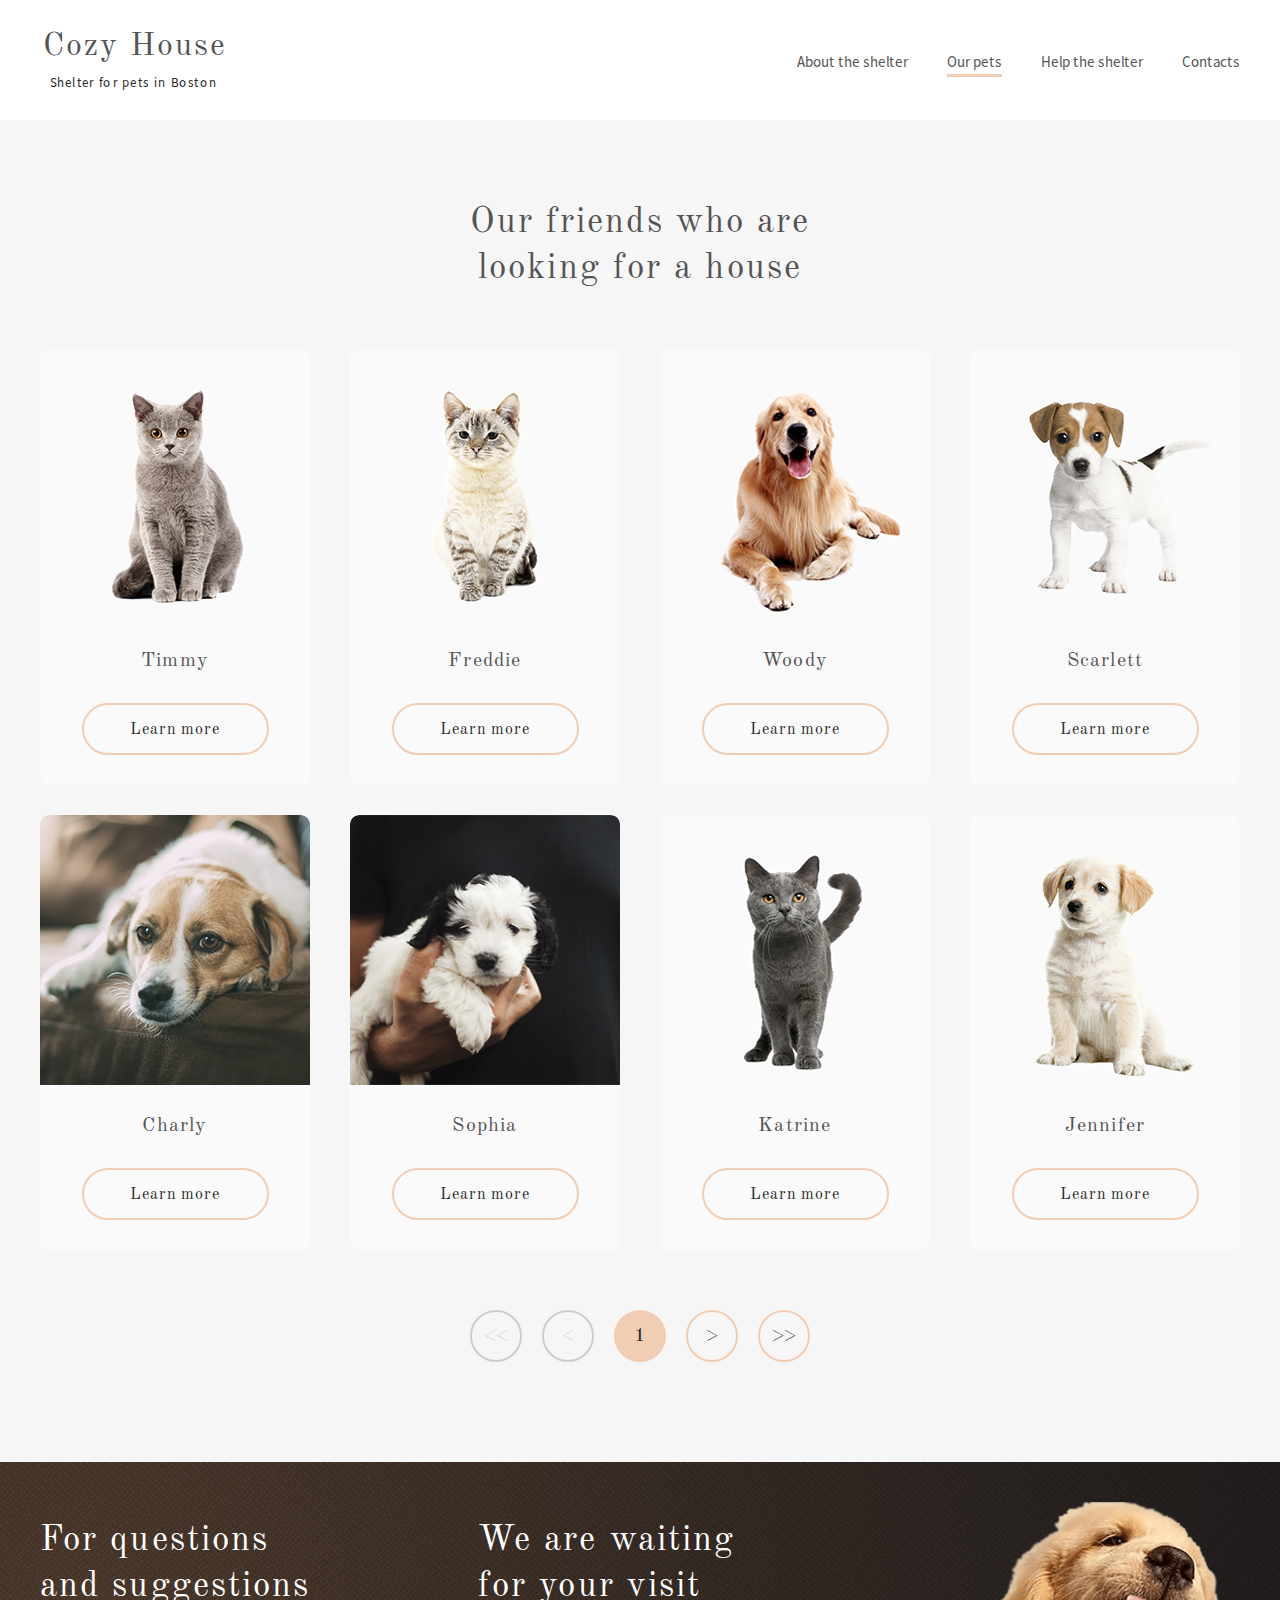
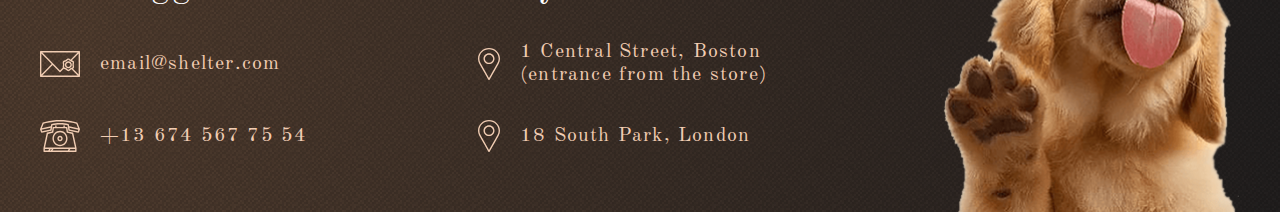
==== commit e9f8a30b: "refactor: code  format" ====
--- a/pages/pets/index.html
+++ b/pages/pets/index.html
@@ -21,7 +21,7 @@
                 <div class="graphic drop-button">
                     <img src="../../assets/icons/drop_button-light.svg" class="img-drop-button" alt="menu button" width="30" height="22">
                 </div>
-                <a id="logo-menu" href="#start-screen">
+                <a id="logo-menu" href="../main/index.html">
                     <h2 id="logo-title">Cozy House</h1>
                     <h3 id="logo-subtitle">Shelter for pets in Boston</h2>
                 </a>
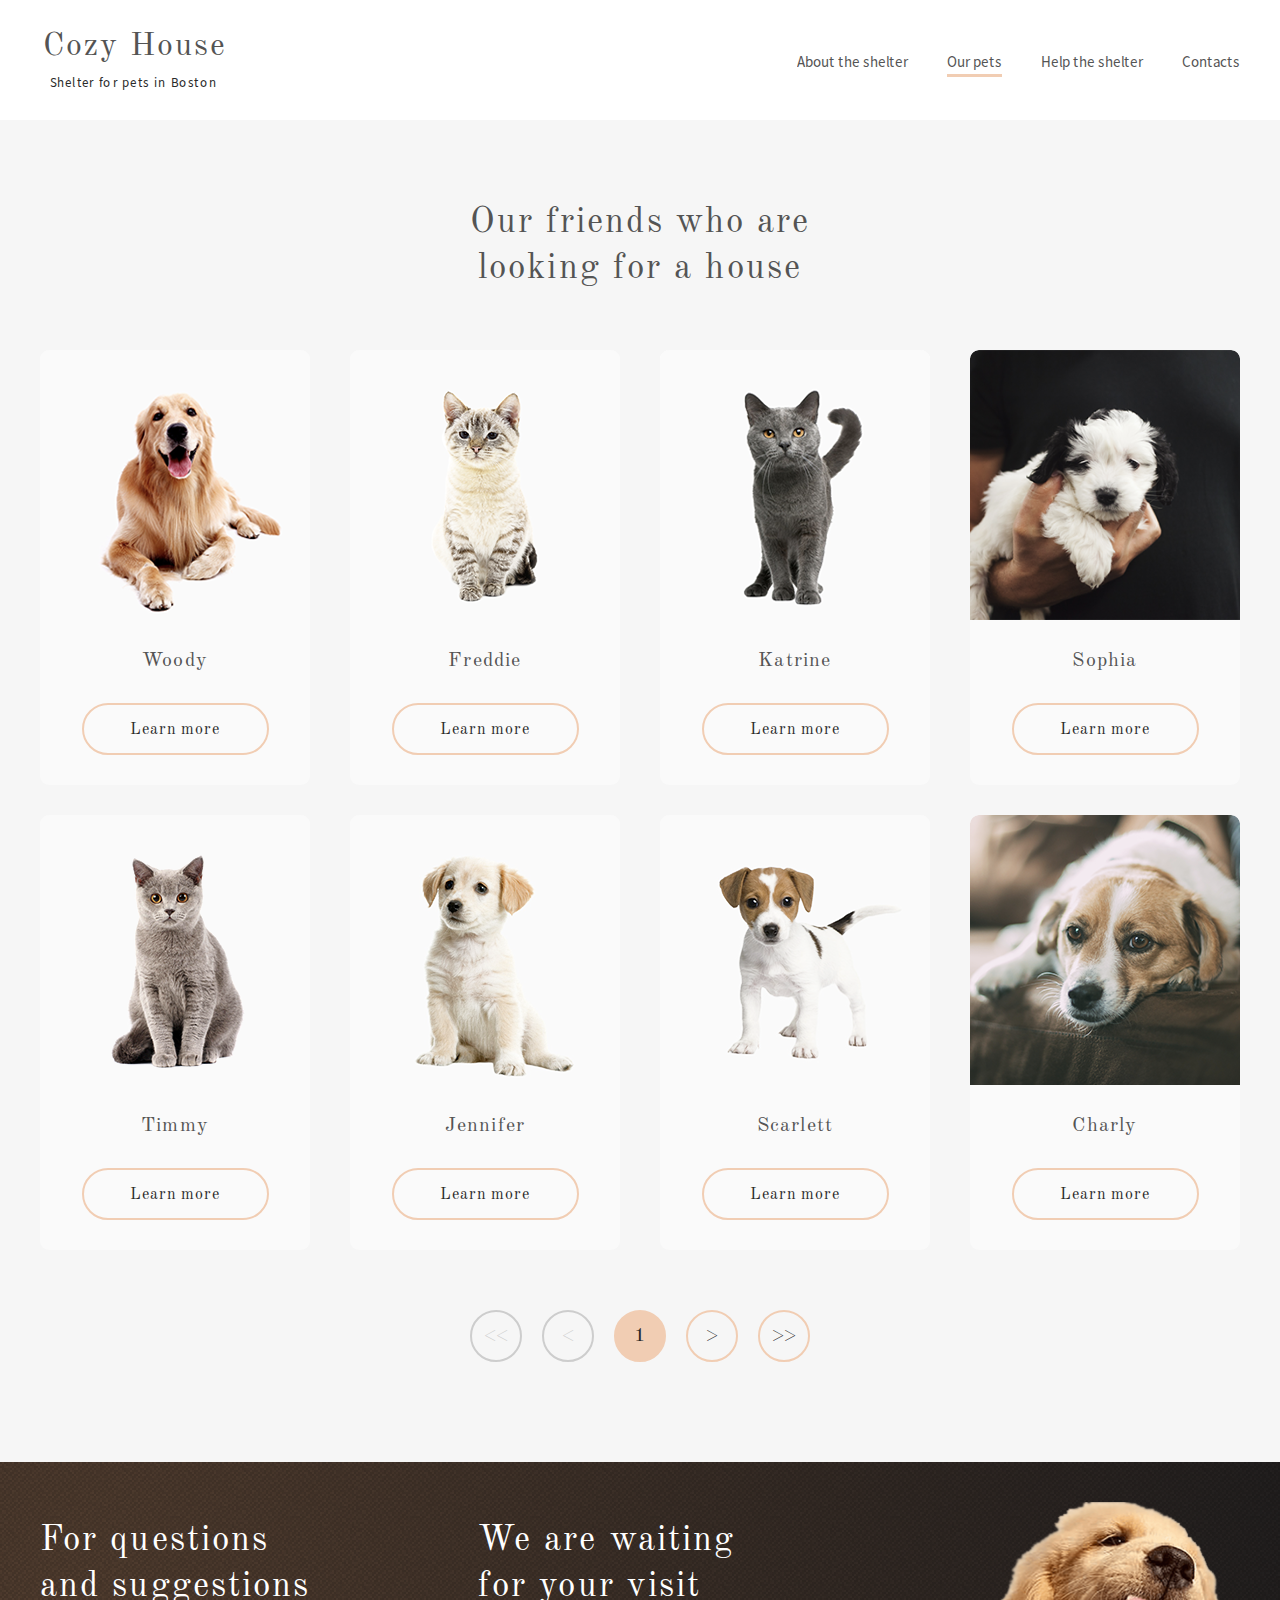
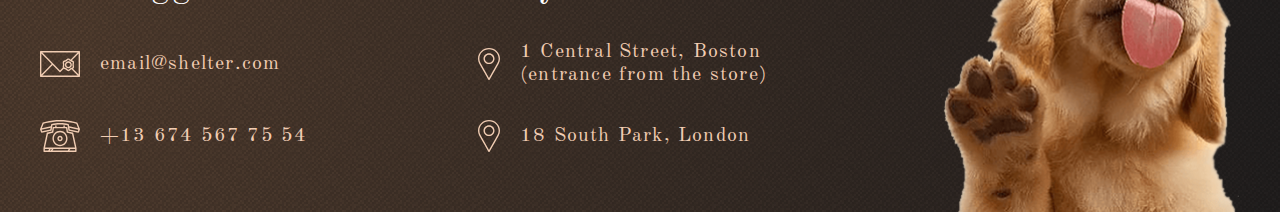
==== commit 69302b30: "refactor: prerelease code format" ====
--- a/pages/pets/index.html
+++ b/pages/pets/index.html
@@ -15,15 +15,15 @@
         <div class="container_centered">
             <header>
                 <a id="logo" href="../main/index.html">
-                    <h1 id="logo-title">Cozy House</h1>
-                    <h2 id="logo-subtitle">Shelter for pets in Boston</h2>
+                    <h1 class="logo-title">Cozy House</h1>
+                    <h2 class="logo-subtitle">Shelter for pets in Boston</h2>
                 </a>
                 <div class="graphic drop-button">
                     <img src="../../assets/icons/drop_button-light.svg" class="img-drop-button" alt="menu button" width="30" height="22">
                 </div>
                 <a id="logo-menu" href="../main/index.html">
-                    <h2 id="logo-title">Cozy House</h1>
-                    <h3 id="logo-subtitle">Shelter for pets in Boston</h2>
+                    <h2 class="logo-title">Cozy House</h2>
+                    <h3 class="logo-subtitle">Shelter for pets in Boston</h3>
                 </a>
                 <nav>
                     <ul>
--- a/pages/pets/style.css
+++ b/pages/pets/style.css
@@ -42,6 +42,10 @@
     width: 100%;
     display: flex;
     flex-direction: column;
+}
+
+body.opened-popup {
+    overflow-y: hidden;
 }
 
 .container_centered {
@@ -194,7 +198,7 @@
 }
 
 nav a:hover {
-    color: #292929;
+    color: #FAFAFA;
 }
 
 nav a:active {
@@ -336,8 +340,8 @@
     position: fixed;
     top: 0;
     left: 0;
-    width: 100vw;
-    height: 100vh;
+    width: 100%;
+    height: 100%;
     background: rgba(41, 41, 41, 0.6);
     z-index: 8;
     display: flex;
@@ -364,6 +368,9 @@
     border-radius: 9px;
     display: flex;
     overflow: hidden;
+    position: relative;
+    z-index: 9;
+    overflow: visible;
 }
 
 .popup-content:hover {
@@ -421,15 +428,17 @@
 .popup-button {
     width: 52px;
     height: 52px;
-    position: fixed;
-    left: calc(50vw + (900px/2 - 10px));
-    bottom: calc(50vh + 250px);
+    position: absolute;
+    left: 890px;
+    top: -52px;
+    z-index: 10;
     border: 2px solid #F1CDB3;
     border-radius: 100px;
     display: flex;
     flex-direction: column;
     justify-content: center;
     align-items: center;
+    visibility: visible;
 }
 
 .popup-button img {
@@ -591,8 +600,8 @@
     }
 
     .popup-button {
-        left: calc(50vw + (630px/2 - 9px));
-        bottom: calc(50vh + 175px);
+        left: 621px;
+        top: -52px;
     }
 
     footer {
@@ -794,9 +803,8 @@
     }
 
     .popup-button {
-
-        left: calc(50vw + (240px/2 - 22px));
-        bottom: calc(50vh + 341px/2);
+        left: 218px;
+        top: -52px;
     }
 
     footer {
@@ -895,4 +903,9 @@
         .block-footer-item {
             margin-top: calc(40vw*100/320);
         }
+
+        .popup-button {
+            left: auto;
+            right: 0;
+        }
     }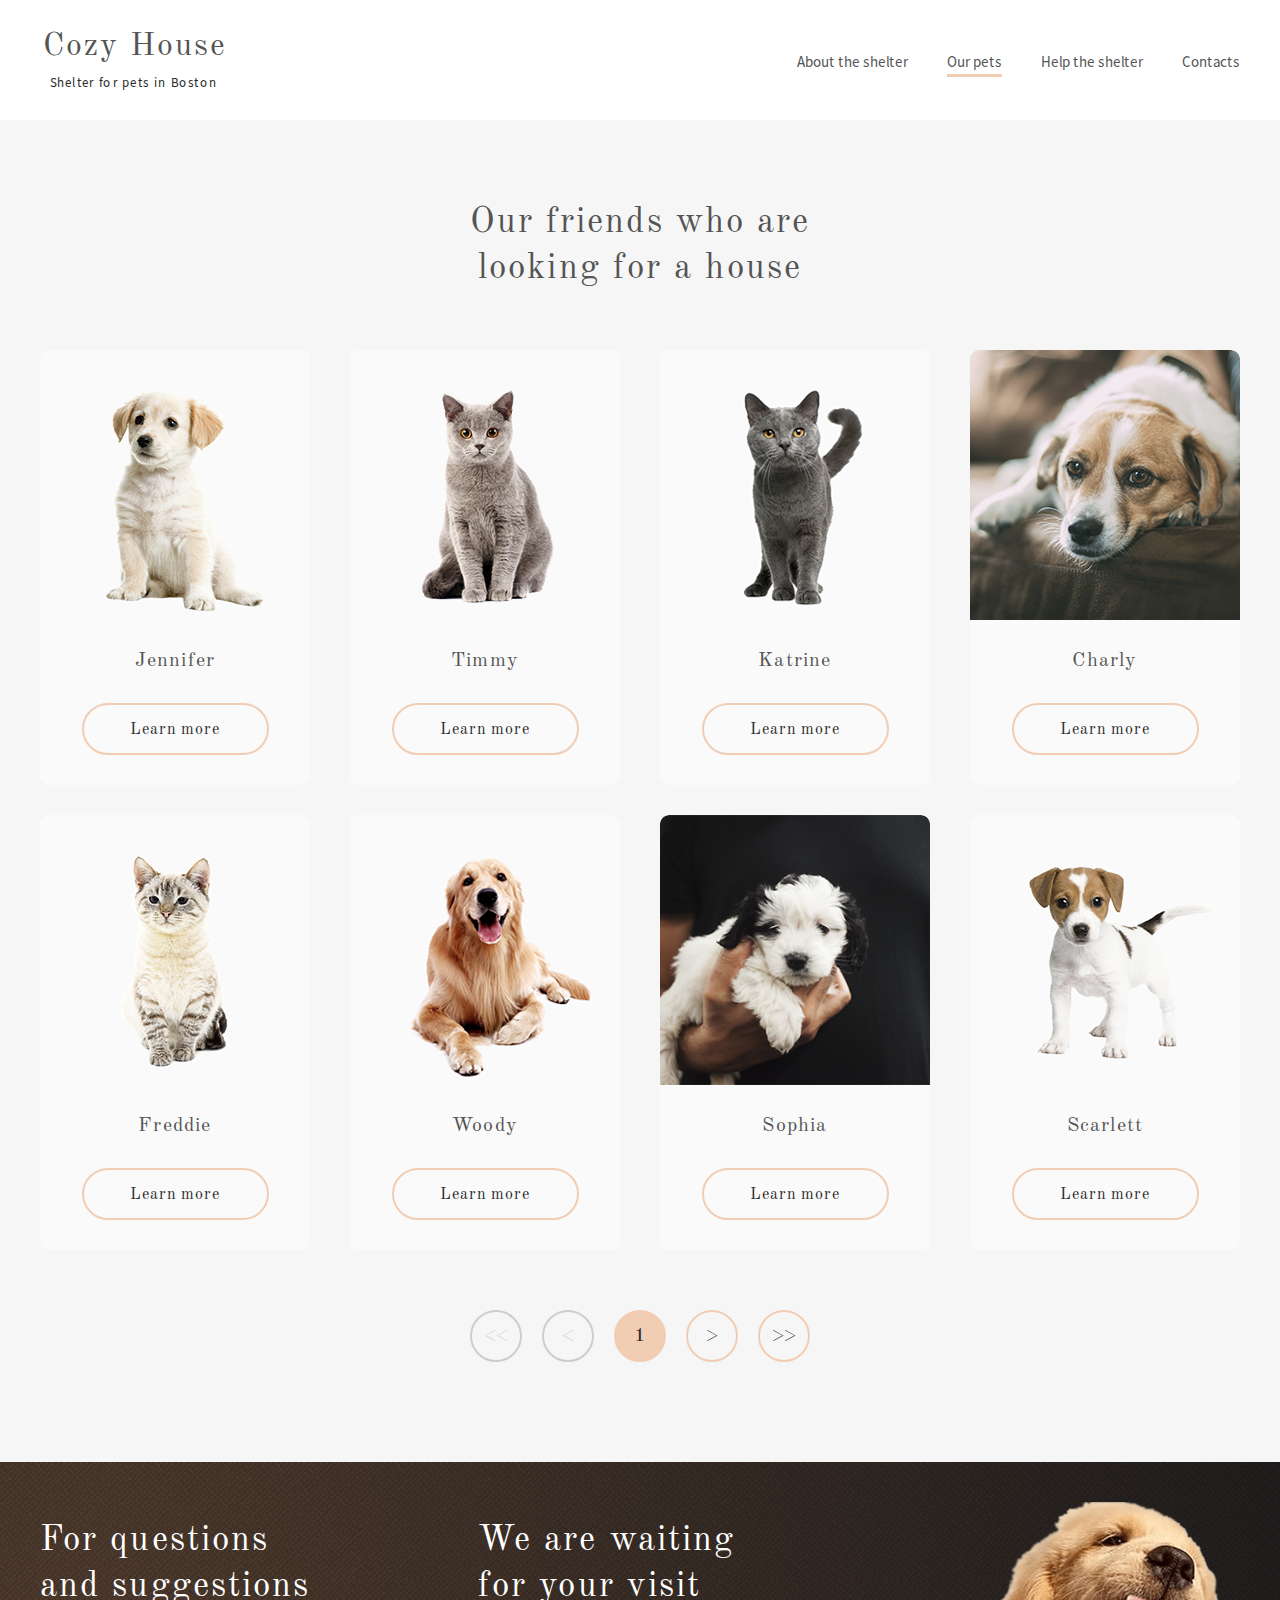
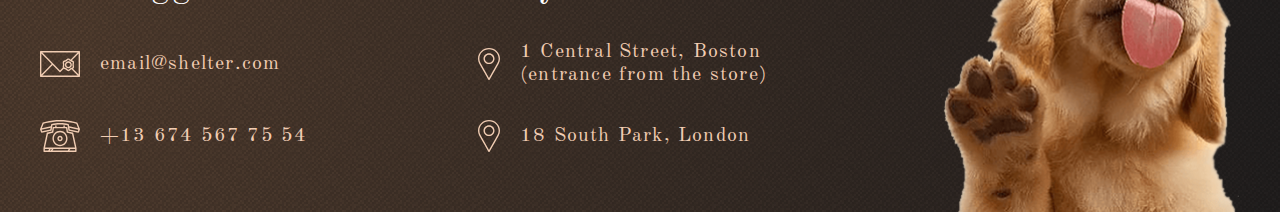
==== commit 6de0c488: "fix: fix bugs after mentors review" ====
--- a/pages/pets/index.html
+++ b/pages/pets/index.html
@@ -26,12 +26,14 @@
                     <h3 class="logo-subtitle">Shelter for pets in Boston</h3>
                 </a>
                 <nav>
+                    <div class="menu-up"></div>
                     <ul>
                         <li><a href="../main/index.html">About the shelter</a></li>
                         <li><a class="active-link" href="">Our pets</a></li>
                         <li><a href="../main/index.html#help-screen">Help the shelter</a></li>
                         <li><a href="#contacts-screen">Contacts</a></li>
                     </ul>
+                    <div class="menu-bottom"></div>
                 </nav>
             </header>
         </div>
@@ -87,4 +89,4 @@
     </footer>
     <script src="script.js" type="module"></script>
 </body>
-</html>+</html>
--- a/pages/pets/style.css
+++ b/pages/pets/style.css
@@ -106,7 +106,7 @@
     position: fixed;
     top: 30px;
     right: -184px;
-    z-index: 10;
+    z-index: 9;
     transition: all 0.5s ease-out;
 }
 
@@ -162,7 +162,7 @@
     width: 30px;
     height: 22px;
     display: none;
-    z-index: 10;
+    z-index: 9;
 }
 
 nav {
@@ -198,7 +198,7 @@
 }
 
 nav a:hover {
-    color: #FAFAFA;
+    color: #292929;
 }
 
 nav a:active {
@@ -634,7 +634,6 @@
         max-height: 363px;
         margin-top: 65px;
     }
-
 }
 
 @media (max-width: 767px) {
@@ -670,6 +669,7 @@
         width: 320px;
         height: 100%;
         display: flex;
+        flex-direction: column;
         justify-content: center;
         align-items: center;
         background-color: #292929;
@@ -678,12 +678,16 @@
         right: -320px;
         transition: all 0.5s ease-out;
         visibility: hidden;
-        z-index: 9;
+        z-index: 8;
     }
 
     nav.opened-menu {
         visibility:visible;
         right: 0;
+    }
+
+    nav.opened-menu a:hover {
+        color: #FAFAFA;
     }
 
     nav::before {
@@ -703,8 +707,23 @@
 
     nav ul {
         flex-direction: column;
-        width: 243px;
-        height: 327px;
+        width: 320px;
+        flex-basis: 327px;
+        flex-shrink: 1;
+        background-color: #292929;
+        z-index: 10;
+    }
+
+    nav.opened-menu .menu-up {
+        width: 100%;
+        flex-basis: 150px;
+        flex-shrink: 5;
+    }
+
+    nav.opened-menu .menu-bottom {
+        width: 100%;
+        flex-basis: 150px;
+        flex-shrink: 5;
     }
 
     .active-link {
@@ -727,7 +746,6 @@
     .drop-button.opened-menu {
         transform: rotate(90deg);
     }
-
 
     section, footer {
         min-width: 320px;
@@ -885,27 +903,33 @@
 
 }
 
-    @media (max-width: 319px) {
-        #pets-screen {
-            min-height: calc(1649vw*100/320);
-        }
-
-        footer {
-            min-height: calc(809vw*100/320);
-        }
-
-        #pets-screen h3 {
-            width: 300px;
-            height: 64px;
-            font-size: 25px;
-        }
-
-        .block-footer-item {
-            margin-top: calc(40vw*100/320);
-        }
-
-        .popup-button {
-            left: auto;
-            right: 0;
-        }
-    }+@media (max-width: 319px) {
+    #pets-screen {
+        min-height: calc(1649vw*100/320);
+    }
+
+    footer {
+        min-height: calc(809vw*100/320);
+    }
+
+    #pets-screen h3 {
+        width: 300px;
+        height: 64px;
+        font-size: 25px;
+    }
+
+    .block-footer-item {
+        margin-top: calc(40vw*100/320);
+    }
+
+    .popup-button {
+        left: auto;
+        right: 0;
+    }
+}
+
+@media (max-width: 767px) and (max-height: 460px) {
+    #logo-menu, .drop-button {
+        z-index: 8;
+    }
+}
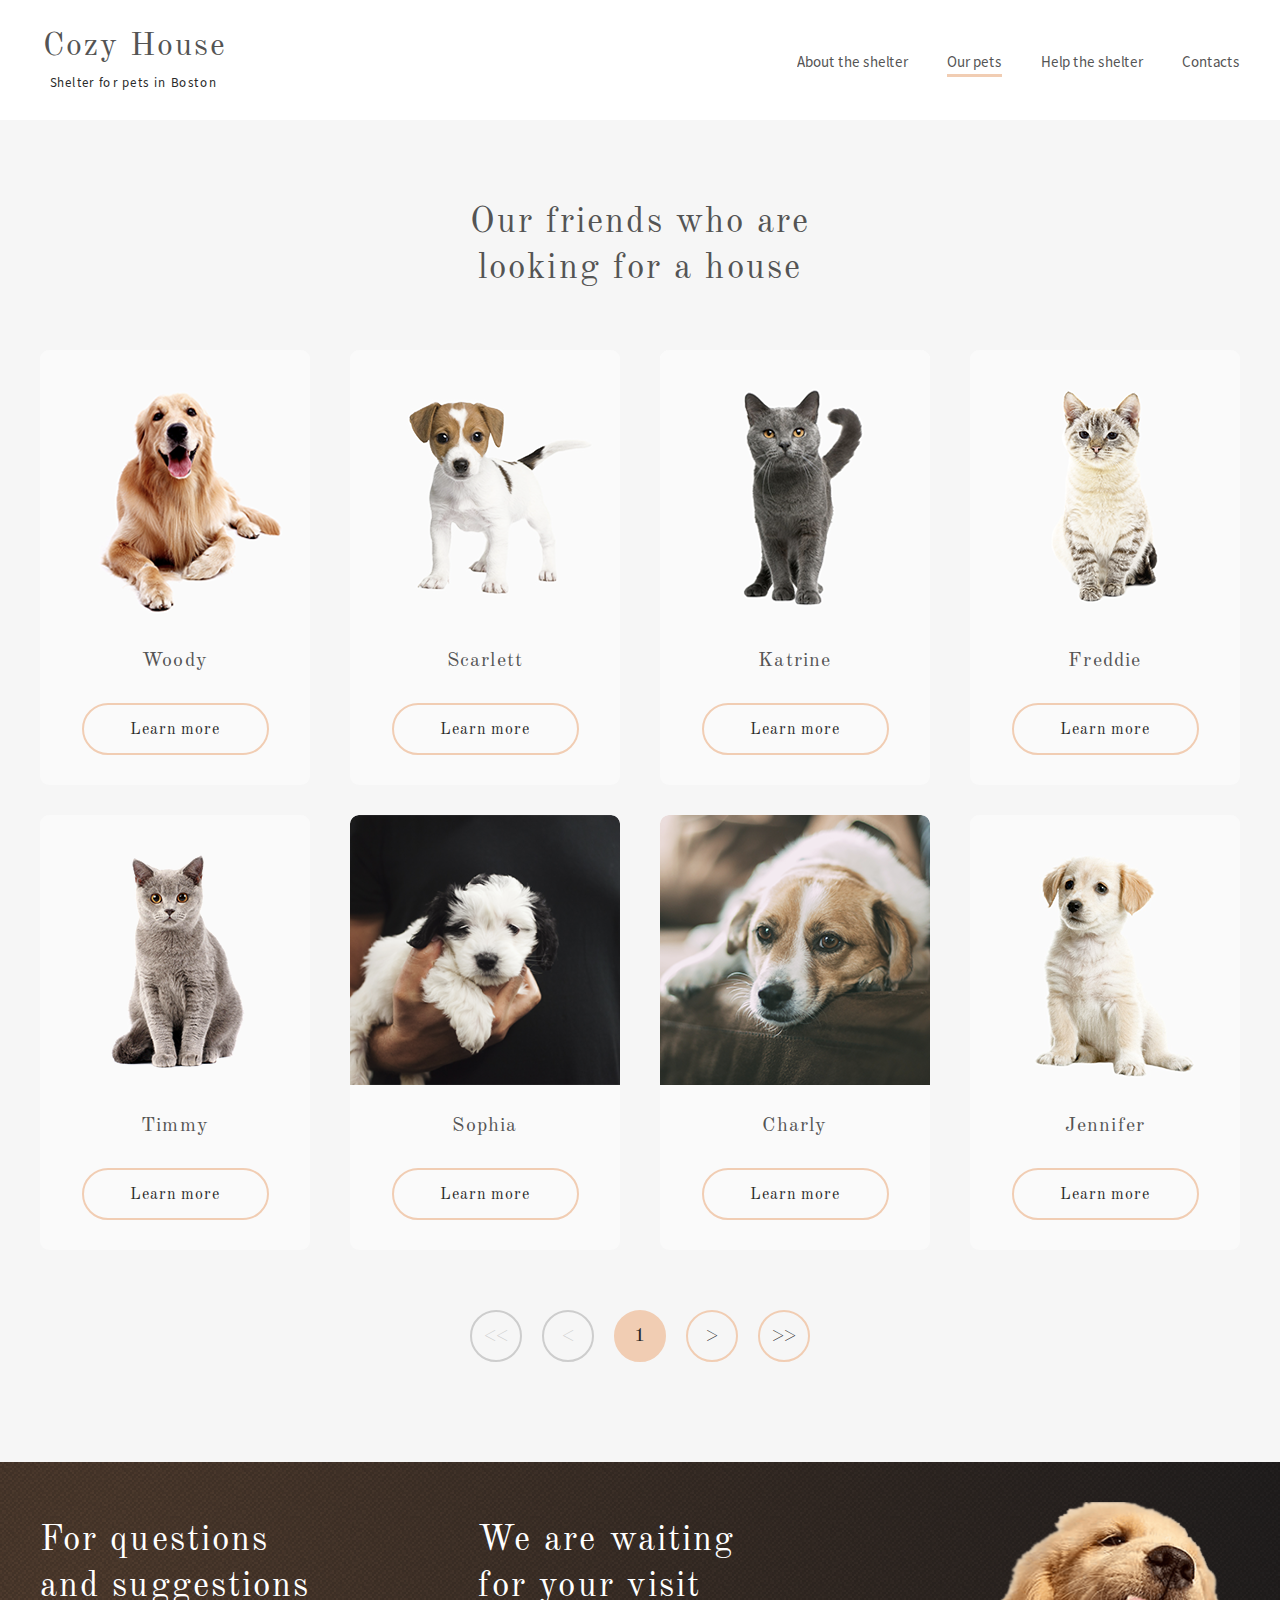
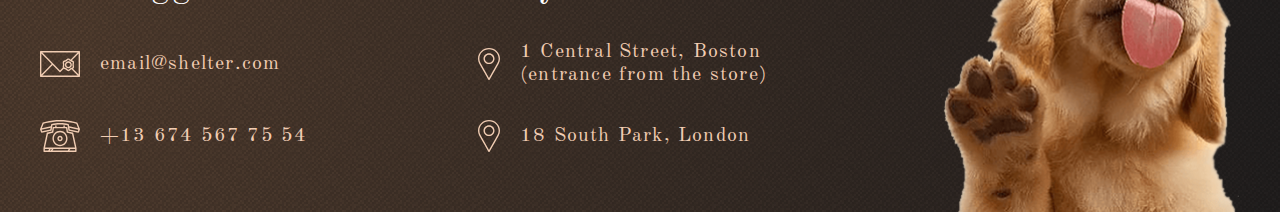
==== commit 67d90a19: "refactor: code format after mentors review" ====
--- a/pages/pets/index.html
+++ b/pages/pets/index.html
@@ -21,7 +21,7 @@
                 <div class="graphic drop-button">
                     <img src="../../assets/icons/drop_button-light.svg" class="img-drop-button" alt="menu button" width="30" height="22">
                 </div>
-                <a id="logo-menu" href="../main/index.html">
+                <a class="logo-menu" href="../main/index.html">
                     <h2 class="logo-title">Cozy House</h2>
                     <h3 class="logo-subtitle">Shelter for pets in Boston</h3>
                 </a>
--- a/pages/pets/style.css
+++ b/pages/pets/style.css
@@ -96,12 +96,12 @@
     justify-content: space-between;
 }
 
-#logo, #logo-menu {
+#logo, .logo-menu {
     width: 184px;
     height: 60px;
 }
 
-#logo-menu {
+.logo-menu {
     visibility: hidden;
     position: fixed;
     top: 30px;
@@ -110,7 +110,7 @@
     transition: all 0.5s ease-out;
 }
 
-h1, #logo-menu h2 {
+h1, .logo-menu h2 {
     width: 190px;
     height: 35px;
     margin:0;
@@ -146,7 +146,7 @@
     transition-duration: 0.4s;
 }
 
-#logo h2, #logo-menu h3 {
+#logo h2, .logo-menu h3 {
     width: 179px;
     height: 15px;
     font-family: 'Source Sans Pro', sans-serif;
@@ -652,15 +652,15 @@
         font-size: calc(25vw*100/320);
     }
 
-    #logo-menu h2 {
+    .logo-menu h2 {
         color: #F1CDB3;
     }
 
-    #logo-menu h3 {
+    .logo-menu h3 {
         color: #FFFFFF;
     }
 
-    #logo-menu.opened-menu {
+    .logo-menu.opened-menu {
         visibility: visible;
         right: 126px;
     }
@@ -929,7 +929,7 @@
 }
 
 @media (max-width: 767px) and (max-height: 460px) {
-    #logo-menu, .drop-button {
+    .logo-menu, .drop-button {
         z-index: 8;
     }
 }
